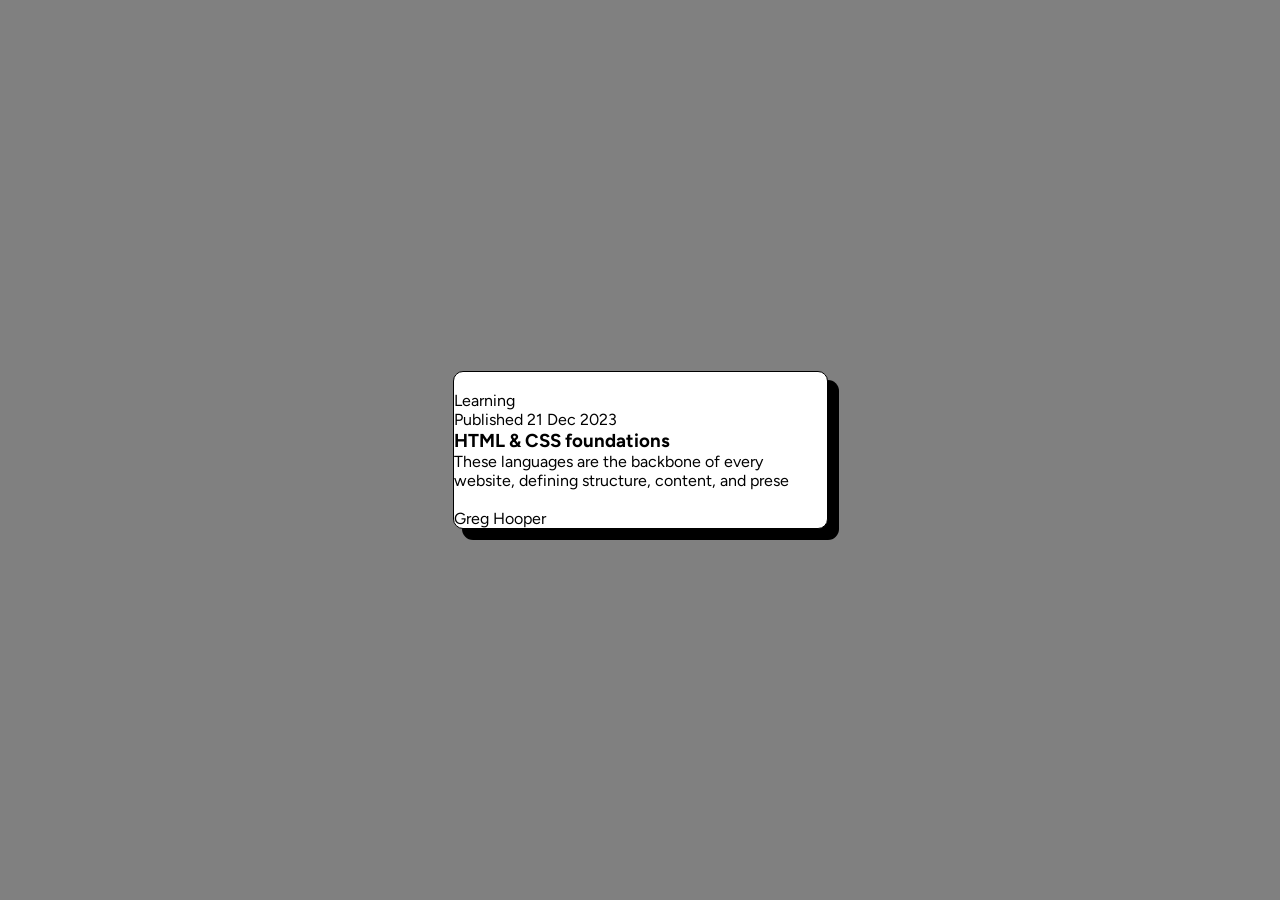
==== blog-preview-card-main/blog-preview-card-main/index.html @ 61696c56 "creando la clase p-15 y se la agregamos al div de card" ====
<!DOCTYPE html>
<html lang="en">
<head>
  <meta charset="UTF-8">
  <meta name="viewport" content="width=device-width, initial-scale=1.0"> <!-- displays site properly based on user's device -->

  <link rel="icon" type="image/png" sizes="32x32" href="./assets/images/favicon-32x32.png">
  
  <title>Frontend Mentor | Blog preview card</title>

  <!-- Feel free to remove these styles or customise in your own stylesheet 👍 -->
  <style>
    .attribution { font-size: 11px; text-align: center; }
    .attribution a { color: hsl(228, 45%, 44%); }
  </style>
  <link rel="stylesheet" href="style.css">
</head>
<body>

  <section class="container container--flex-center">
    <article class="card card--shadow-left rounded-10 p-15">
      <div class="card__img">
        <img class="card__image">
      </div>

      <div class="card__date">
        <span class="card__tag">Learning</span>
        <p class="card__date-time">
          Published 21 Dec 2023
        </p>
      </div>

      <div class="card__content">
        <h3 class="card__title card__title--hover-yellow">
          HTML & CSS foundations
        </h3>
        <p class="card__description">
          These languages are the backbone of every website, defining structure, content, and prese
        </p>
      </div>

      <footer class="card__footer">
        <div class="card__avatar">
          <div class="card__avatar-img">
            <img class="card__avatar-image" src="" alt="">
          </div>
          <p class="card__avatar-name">Greg Hooper</p>
        </div>

      </footer>

    </article>
    
  </section>
 
</body>
</html>
---- blog-preview-card-main/blog-preview-card-main/style.css ----
@import url('https://fonts.googleapis.com/css2?family=Figtree:ital,wght@0,300..900;1,300..900&display=swap');

:root {
  /* colors */
  --hsl-yellow: 47, 88%, 63%;
  --hsl-white: 0, 0%, 100%;
  --hsl-grey: 0, 0%, 50%;
  --hsl-black: 0, 0%, 7%

  /* font-size */
  --font-size-16: 16px;

  /* font-family */
  --font-family-figtree: 'Figtree'
}

body, * {
  margin: 0;
  padding: 0;
  box-sizing: border-box;
  font-family: var(--font-family-figtree);
}

/* ...... container ......w */
.container { 
  width: 100%;
  height: 100vh;
  background-color: gray;
}

.container--flex-center {
  display: flex;
  align-items: center;
  justify-content: center;
}

/* ...... card ...... */

.card {
  max-width: 375px;
  border: 1px solid;
  background: hsl(var(--hsl-white));
}

.card--shadow-left { 
  box-shadow: 10px 10px 0px 1px black;
}

/* ..... roundes ..... */
.rounded-10 {
  border-radius: 10px;
}

/* ..... padding .... */
.p-10 { 
  padding: 15px;
}
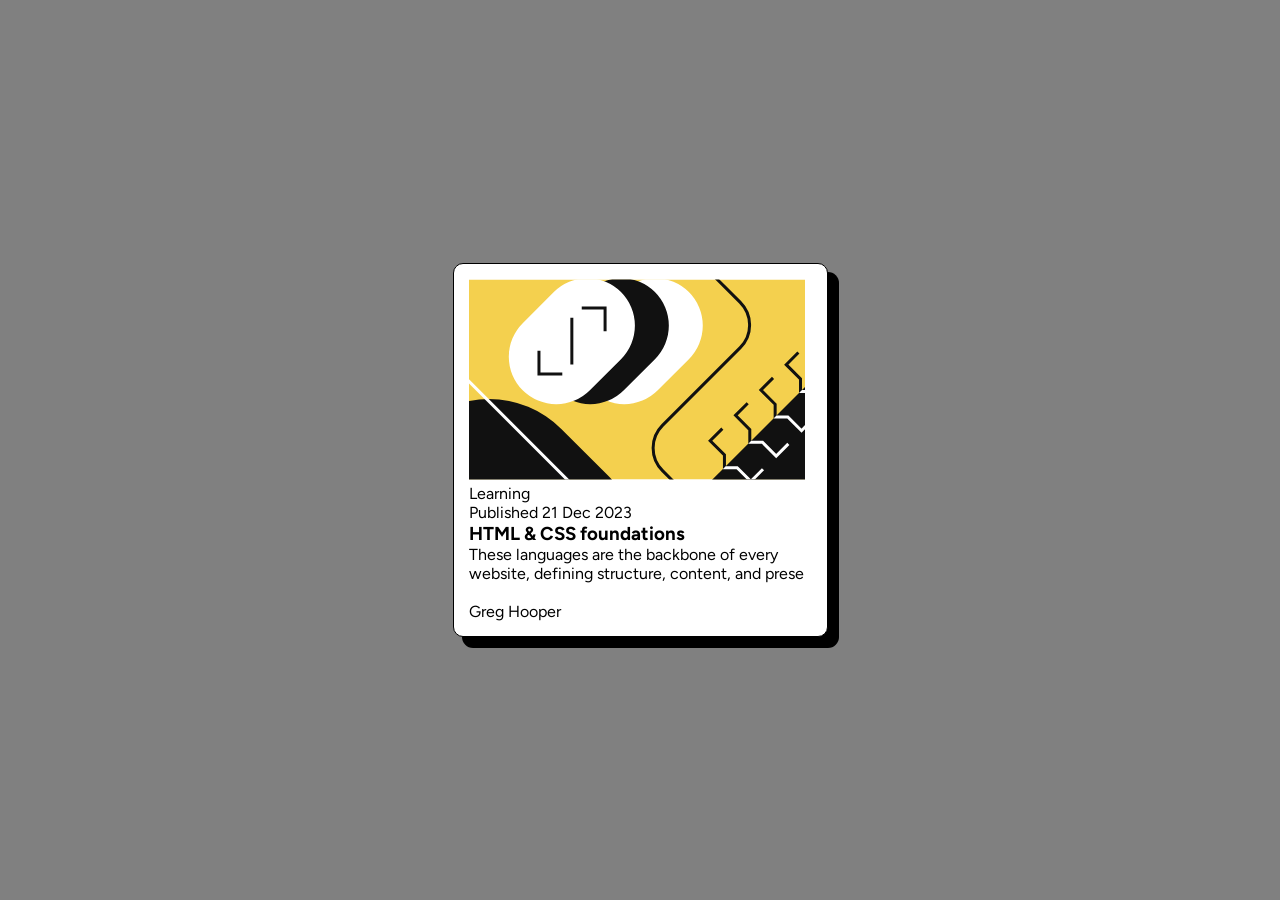
==== commit 563e1f0d: "agregamos la imagen illuestration-article.svg" ====
--- a/blog-preview-card-main/blog-preview-card-main/index.html
+++ b/blog-preview-card-main/blog-preview-card-main/index.html
@@ -20,7 +20,7 @@
   <section class="container container--flex-center">
     <article class="card card--shadow-left rounded-10 p-15">
       <div class="card__img">
-        <img class="card__image">
+        <img class="card__image" src="./assets/images/illustration-article.svg">
       </div>
 
       <div class="card__date">
--- a/blog-preview-card-main/blog-preview-card-main/style.css
+++ b/blog-preview-card-main/blog-preview-card-main/style.css
@@ -52,6 +52,6 @@
 }
 
 /* ..... padding .... */
-.p-10 { 
+.p-15 { 
   padding: 15px;
 }
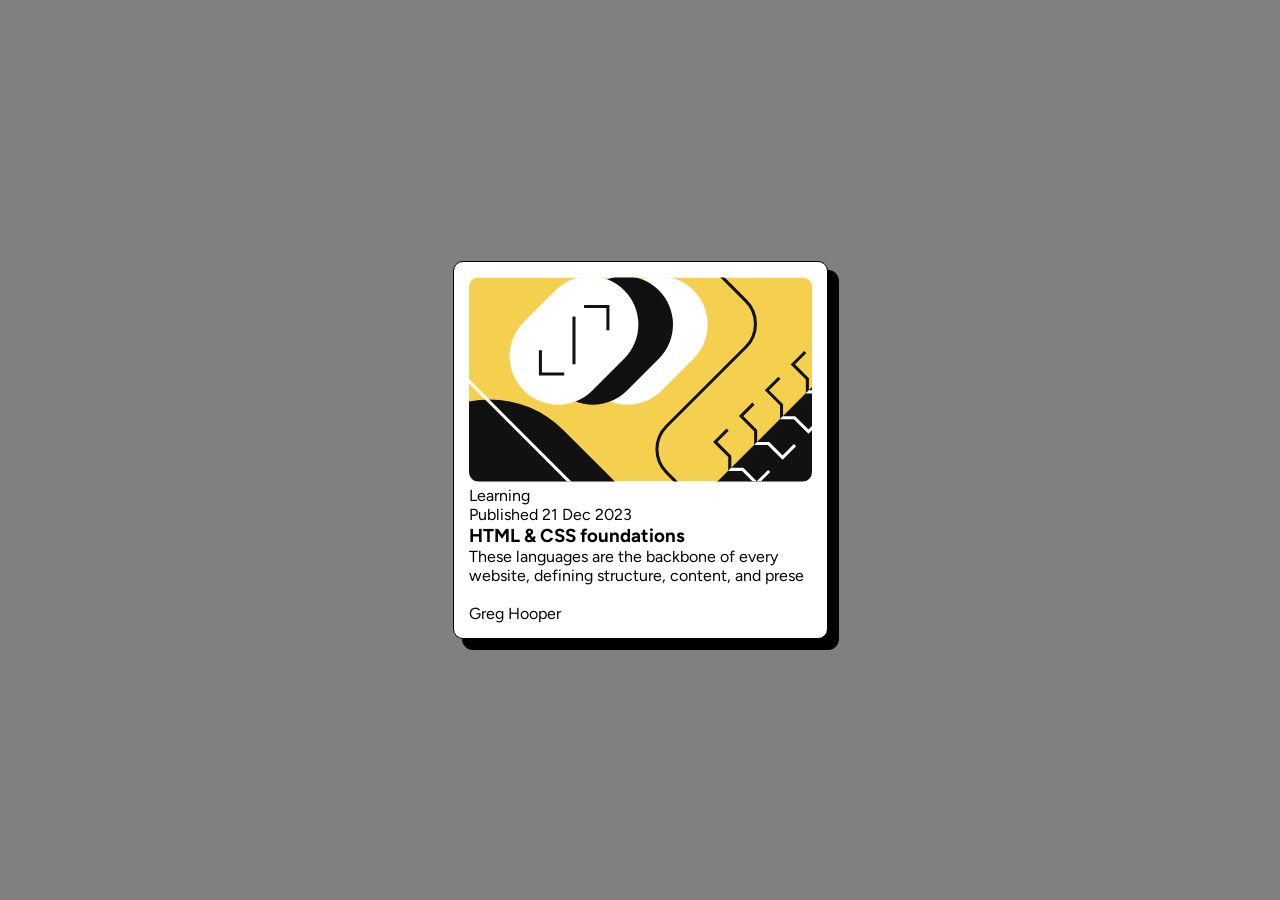
==== commit 49131fd1: "agregando la clase rounded-10 en el imagen del blog card" ====
--- a/blog-preview-card-main/blog-preview-card-main/index.html
+++ b/blog-preview-card-main/blog-preview-card-main/index.html
@@ -19,8 +19,8 @@
 
   <section class="container container--flex-center">
     <article class="card card--shadow-left rounded-10 p-15">
-      <div class="card__img">
-        <img class="card__image" src="./assets/images/illustration-article.svg">
+      <div class="card__img rounded-10">
+        <img class="card__image rounded-10" src="./assets/images/illustration-article.svg">
       </div>
 
       <div class="card__date">
--- a/blog-preview-card-main/blog-preview-card-main/style.css
+++ b/blog-preview-card-main/blog-preview-card-main/style.css
@@ -46,6 +46,17 @@
   box-shadow: 10px 10px 0px 1px black;
 }
 
+/* ..... card imagen ..... */
+
+.card__img {
+  width: 100%;
+}
+
+.card__img .card__image {
+  width: 100%;
+  object-fit: cover;
+}
+
 /* ..... roundes ..... */
 .rounded-10 {
   border-radius: 10px;
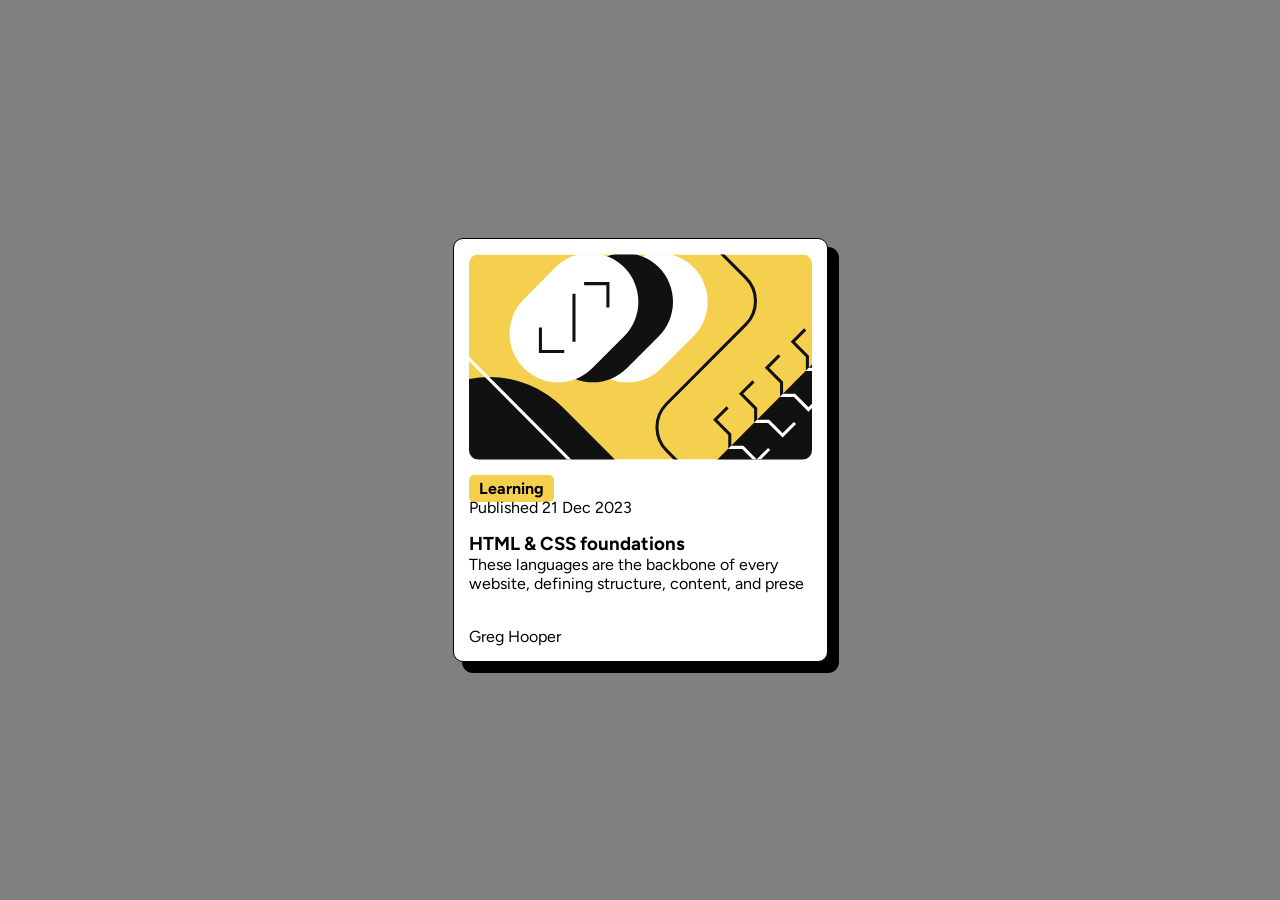
==== commit 97eb114a: "creando la clase mb-15 y se la asignamos los demas elementos de nuesto html" ====
--- a/blog-preview-card-main/blog-preview-card-main/index.html
+++ b/blog-preview-card-main/blog-preview-card-main/index.html
@@ -19,19 +19,19 @@
 
   <section class="container container--flex-center">
     <article class="card card--shadow-left rounded-10 p-15">
-      <div class="card__img rounded-10">
+      <div class="card__img rounded-10 mb-15">
         <img class="card__image rounded-10" src="./assets/images/illustration-article.svg">
       </div>
 
-      <div class="card__date">
-        <span class="card__tag">Learning</span>
+      <div class="card__date mb-15">
+        <span class="card__tag mb-15">Learning</span>
         <p class="card__date-time">
           Published 21 Dec 2023
         </p>
       </div>
 
-      <div class="card__content">
-        <h3 class="card__title card__title--hover-yellow">
+      <div class="card__content mb-15">
+        <h3 class="card__title card__title--hover-yellow mb-10">
           HTML & CSS foundations
         </h3>
         <p class="card__description">
--- a/blog-preview-card-main/blog-preview-card-main/style.css
+++ b/blog-preview-card-main/blog-preview-card-main/style.css
@@ -57,6 +57,15 @@
   object-fit: cover;
 }
 
+/* .... card data .... */
+.card__tag {
+  padding: 4px 10px;
+  color: hsl(var(--hsl-black));
+  font-weight: 700;
+  border-radius: 5px;
+  background: hsl(var(--hsl-yellow));
+}
+
 /* ..... roundes ..... */
 .rounded-10 {
   border-radius: 10px;
@@ -66,3 +75,8 @@
 .p-15 { 
   padding: 15px;
 }
+
+/* ..... margin ..... */
+.mb-15 {
+  margin-bottom: 15px;
+}
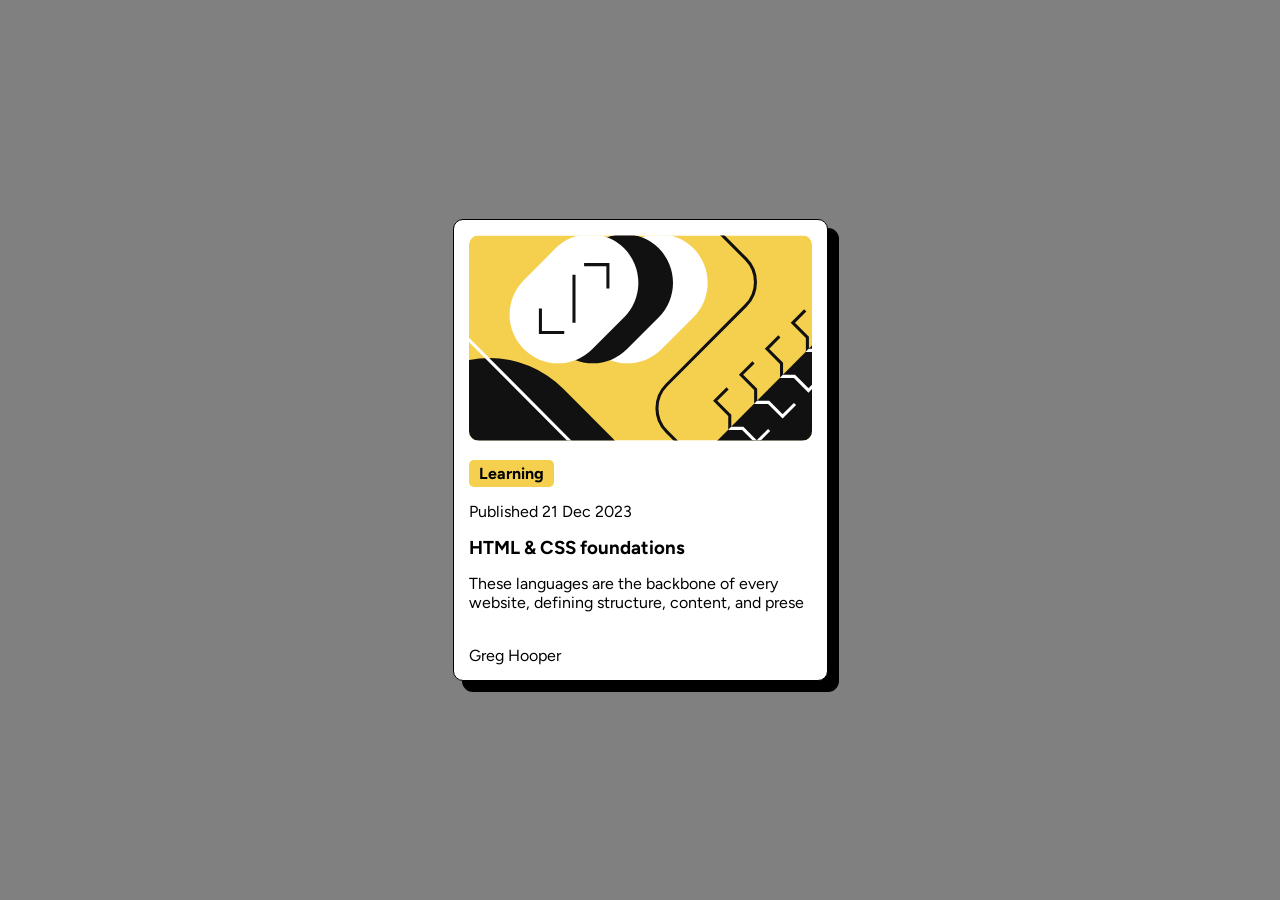
==== commit e38be719: "agregando la clase 'mb-15' a la etiqueta h3" ====
--- a/blog-preview-card-main/blog-preview-card-main/index.html
+++ b/blog-preview-card-main/blog-preview-card-main/index.html
@@ -31,7 +31,7 @@
       </div>
 
       <div class="card__content mb-15">
-        <h3 class="card__title card__title--hover-yellow mb-10">
+        <h3 class="card__title card__title--hover-yellow mb-15">
           HTML & CSS foundations
         </h3>
         <p class="card__description">
--- a/blog-preview-card-main/blog-preview-card-main/style.css
+++ b/blog-preview-card-main/blog-preview-card-main/style.css
@@ -64,6 +64,7 @@
   font-weight: 700;
   border-radius: 5px;
   background: hsl(var(--hsl-yellow));
+  display: inline-block;
 }
 
 /* ..... roundes ..... */
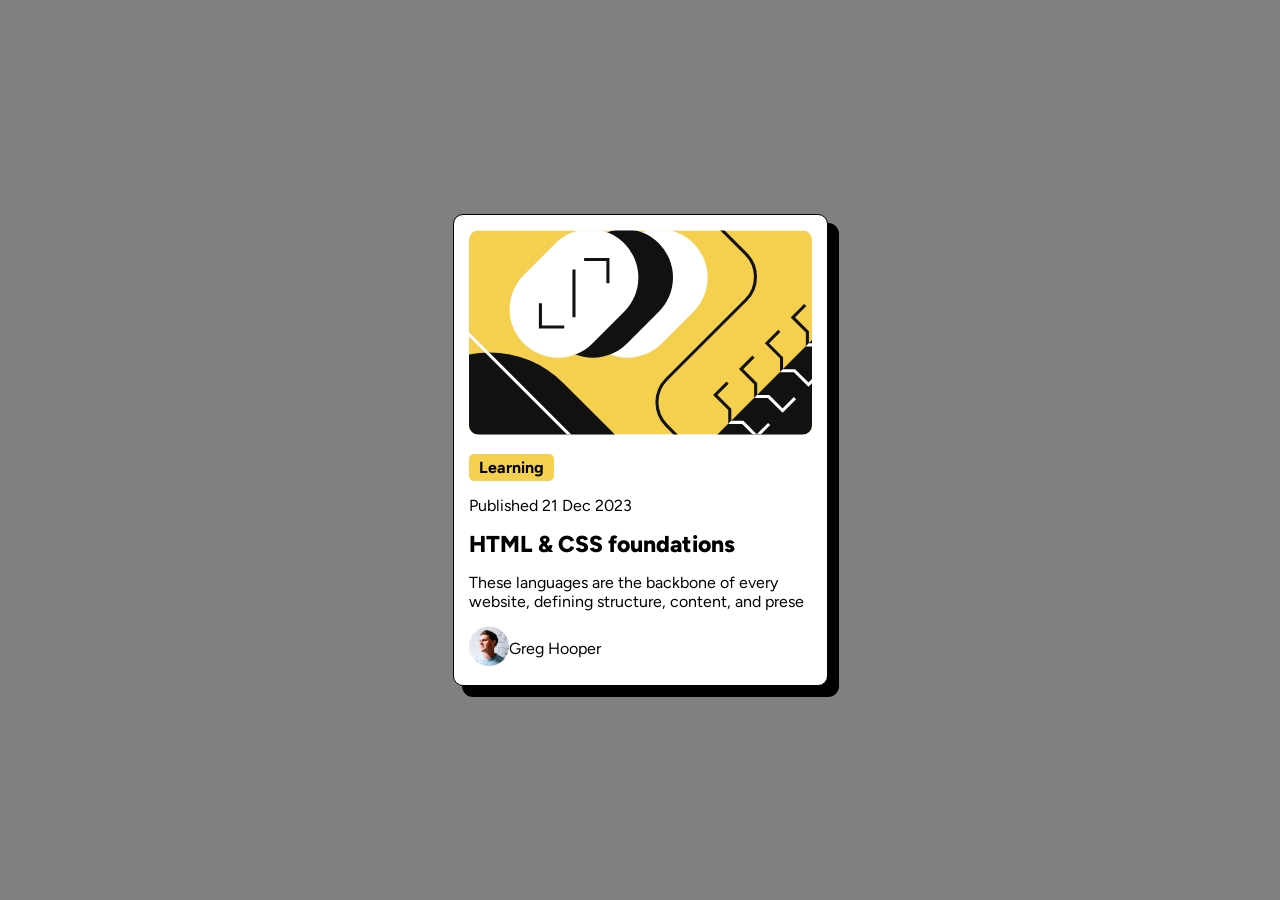
==== commit 1d79713f: "ajustando la imagen de la imagen del avatar" ====
--- a/blog-preview-card-main/blog-preview-card-main/index.html
+++ b/blog-preview-card-main/blog-preview-card-main/index.html
@@ -42,7 +42,7 @@
       <footer class="card__footer">
         <div class="card__avatar">
           <div class="card__avatar-img">
-            <img class="card__avatar-image" src="" alt="">
+            <img class="card__avatar-image" src="./assets/images/image-avatar.webp" alt="">
           </div>
           <p class="card__avatar-name">Greg Hooper</p>
         </div>
--- a/blog-preview-card-main/blog-preview-card-main/style.css
+++ b/blog-preview-card-main/blog-preview-card-main/style.css
@@ -67,6 +67,26 @@
   display: inline-block;
 }
 
+/* .... card__content .... */
+.card__title {
+  font-weight: 800;
+  font-size: 23px;
+}
+
+/* .... card avatar .... */
+.card__avatar {
+  display: flex;
+  align-items: center;
+}
+
+.card__avatar-img { 
+  width: 40px;
+}
+.card__avatar-img .card__avatar-image { 
+  width: 100%;
+  object-fit: cover;
+}
+
 /* ..... roundes ..... */
 .rounded-10 {
   border-radius: 10px;
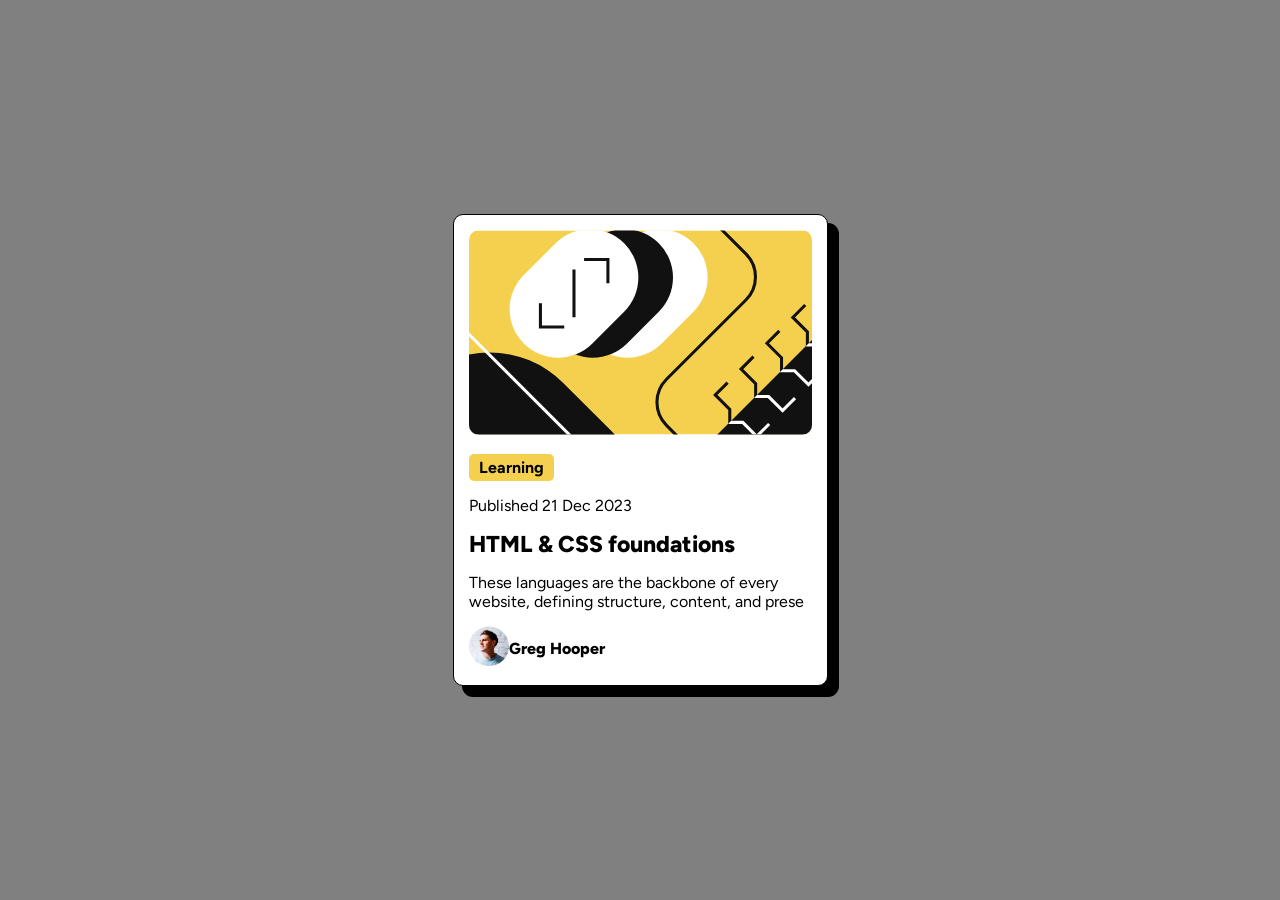
==== commit 9c64cc75: "creando la clase ml-15 y agregando card__avatar-name font-weight 800" ====
--- a/blog-preview-card-main/blog-preview-card-main/index.html
+++ b/blog-preview-card-main/blog-preview-card-main/index.html
@@ -44,7 +44,7 @@
           <div class="card__avatar-img">
             <img class="card__avatar-image" src="./assets/images/image-avatar.webp" alt="">
           </div>
-          <p class="card__avatar-name">Greg Hooper</p>
+          <p class="card__avatar-name ml-15">Greg Hooper</p>
         </div>
 
       </footer>
--- a/blog-preview-card-main/blog-preview-card-main/style.css
+++ b/blog-preview-card-main/blog-preview-card-main/style.css
@@ -87,6 +87,10 @@
   object-fit: cover;
 }
 
+.card__avatar-name {
+  font-weight: 800;
+}
+
 /* ..... roundes ..... */
 .rounded-10 {
   border-radius: 10px;
@@ -101,3 +105,6 @@
 .mb-15 {
   margin-bottom: 15px;
 }
+.ml-5 {
+  margin-left: 15px;
+}
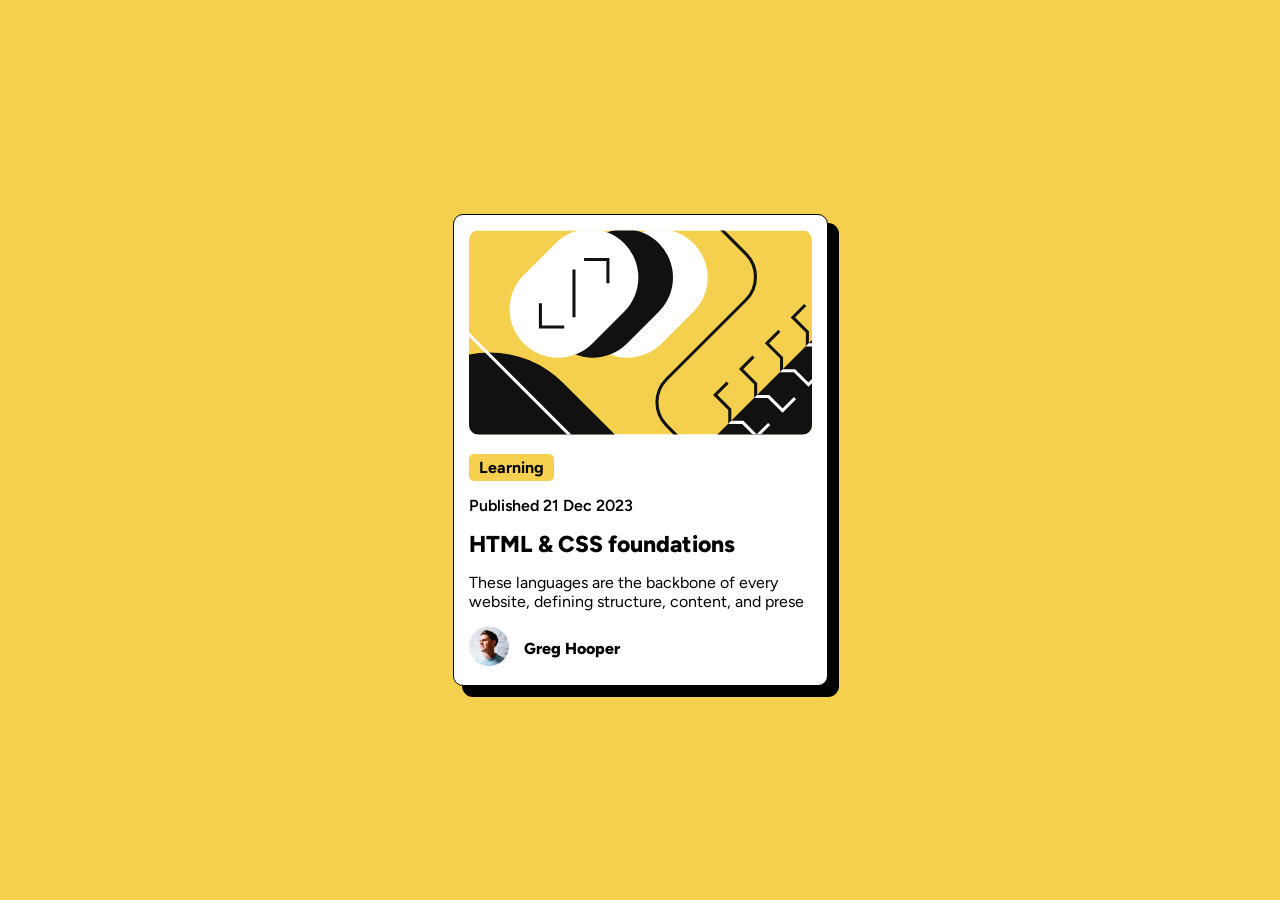
==== commit 8f62bc84: "creando la clase 'cursor-pointer' y se la agregamos a la etiqueta h3" ====
--- a/blog-preview-card-main/blog-preview-card-main/index.html
+++ b/blog-preview-card-main/blog-preview-card-main/index.html
@@ -31,7 +31,7 @@
       </div>
 
       <div class="card__content mb-15">
-        <h3 class="card__title card__title--hover-yellow mb-15">
+        <h3 class="card__title card__title--hover-yellow cursor-pointer mb-15">
           HTML & CSS foundations
         </h3>
         <p class="card__description">
--- a/blog-preview-card-main/blog-preview-card-main/style.css
+++ b/blog-preview-card-main/blog-preview-card-main/style.css
@@ -25,7 +25,7 @@
 .container { 
   width: 100%;
   height: 100vh;
-  background-color: gray;
+  background-color: hsl(var(--hsl-yellow));
 }
 
 .container--flex-center {
@@ -67,10 +67,21 @@
   display: inline-block;
 }
 
+.card__date-time {
+  font-weight: 600;
+}
+
 /* .... card__content .... */
 .card__title {
   font-weight: 800;
   font-size: 23px;
+}
+
+.card__title--hover-yellow {
+  color: currentColor;
+}
+.card__title--hover-yellow:hover {
+  color: hsl(var(--hsl-yellow));
 }
 
 /* .... card avatar .... */
@@ -105,6 +116,12 @@
 .mb-15 {
   margin-bottom: 15px;
 }
-.ml-5 {
+.ml-15 {
   margin-left: 15px;
 }
+
+/* ..... cursor ..... */
+
+.cursor-pointer {
+  cursor: pointer;
+}
